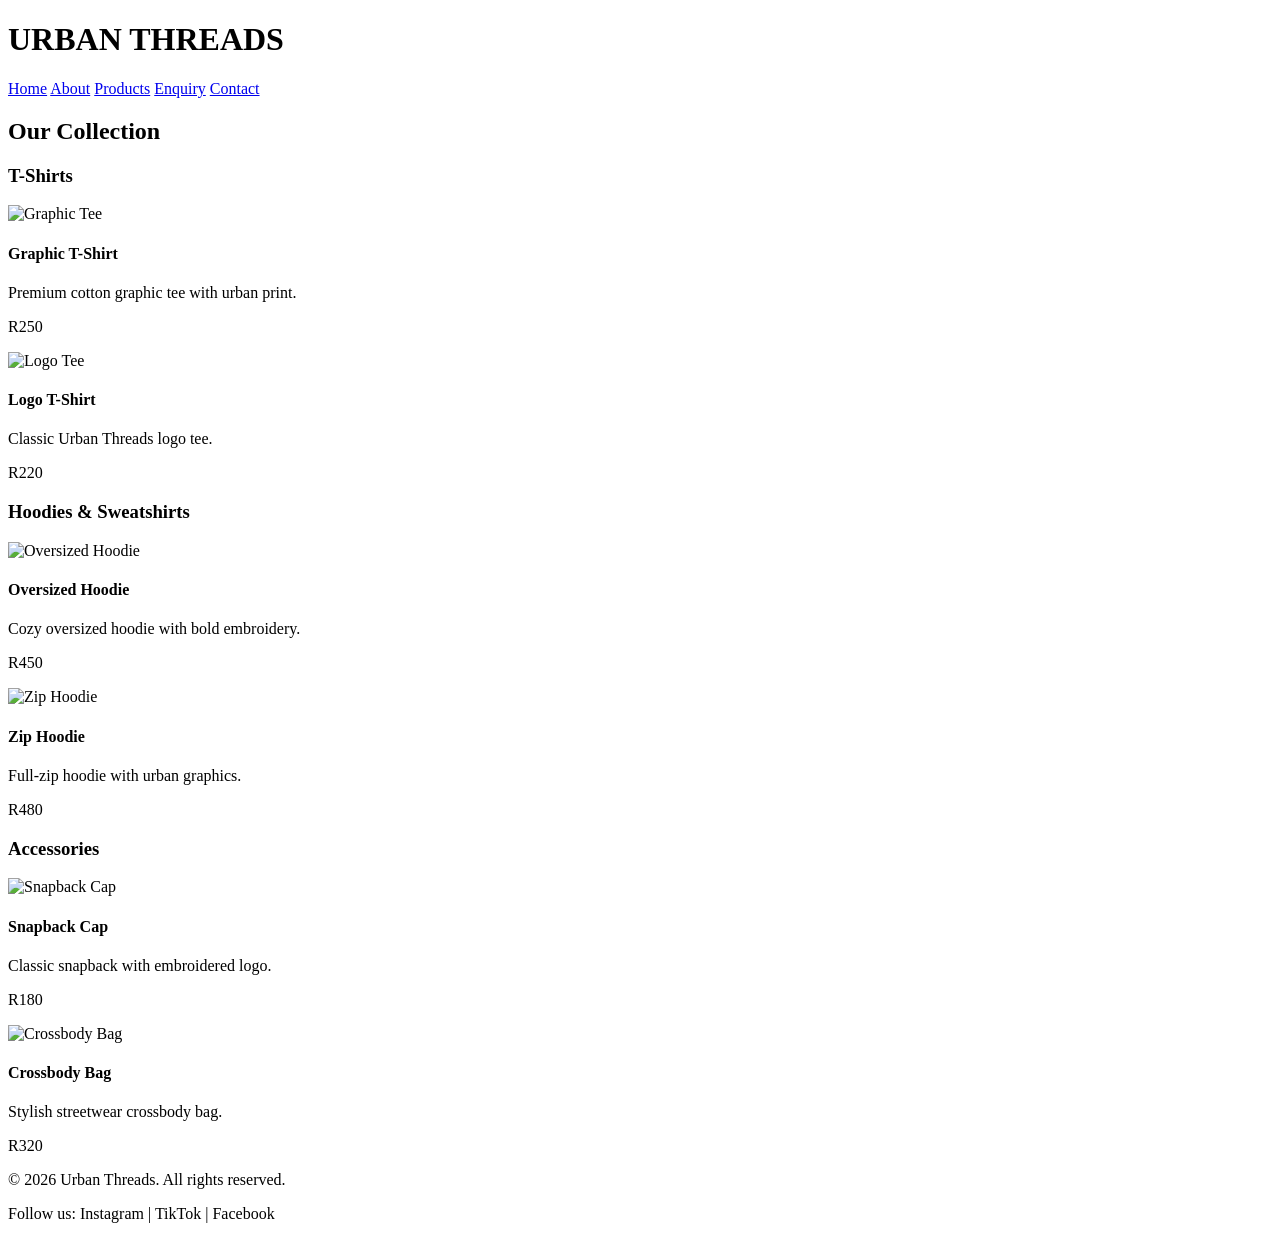
==== products.html @ 29001c8e "updated html and css, complete part 3" ====
<!DOCTYPE html>
<html lang="en">
<head>
    <meta charset="UTF-8">
    <meta name="viewport" content="width=device-width, initial-scale=1.0">
    <title>Urban Threads - Products</title>
</head>
<body>
    <!-- Header and Navigation -->
    <header>
        <h1>URBAN THREADS</h1>
        <nav>
            <a href="index.html">Home</a>
            <a href="about.html">About</a>
            <a href="products.html">Products</a>
            <a href="enquiry.html">Enquiry</a>
            <a href="contact.html">Contact</a>
        </nav>
    </header>

    <!-- Main Content -->
    <main>
        <h2>Our Collection</h2>
        
        <section>
            <h3>T-Shirts</h3>
            <div>
                <img src="images/product1.jpg" alt="Graphic Tee" width="200">
                <h4>Graphic T-Shirt</h4>
                <p>Premium cotton graphic tee with urban print.</p>
                <p>R250</p>
            </div>
            <div>
                <img src="images/product4.jpg" alt="Logo Tee" width="200">
                <h4>Logo T-Shirt</h4>
                <p>Classic Urban Threads logo tee.</p>
                <p>R220</p>
            </div>
        </section>

        <section>
            <h3>Hoodies & Sweatshirts</h3>
            <div>
                <img src="images/product2.jpg" alt="Oversized Hoodie" width="200">
                <h4>Oversized Hoodie</h4>
                <p>Cozy oversized hoodie with bold embroidery.</p>
                <p>R450</p>
            </div>
            <div>
                <img src="images/product5.jpg" alt="Zip Hoodie" width="200">
                <h4>Zip Hoodie</h4>
                <p>Full-zip hoodie with urban graphics.</p>
                <p>R480</p>
            </div>
        </section>

        <section>
            <h3>Accessories</h3>
            <div>
                <img src="images/product3.jpg" alt="Snapback Cap" width="200">
                <h4>Snapback Cap</h4>
                <p>Classic snapback with embroidered logo.</p>
                <p>R180</p>
            </div>
            <div>
                <img src="images/product6.jpg" alt="Crossbody Bag" width="200">
                <h4>Crossbody Bag</h4>
                <p>Stylish streetwear crossbody bag.</p>
                <p>R320</p>
            </div>
        </section>
    </main>

    <!-- Footer -->
    <footer>
        <p>&copy; 2026 Urban Threads. All rights reserved.</p>
        <p>Follow us: Instagram | TikTok | Facebook</p>
    </footer>
</body>
</html>
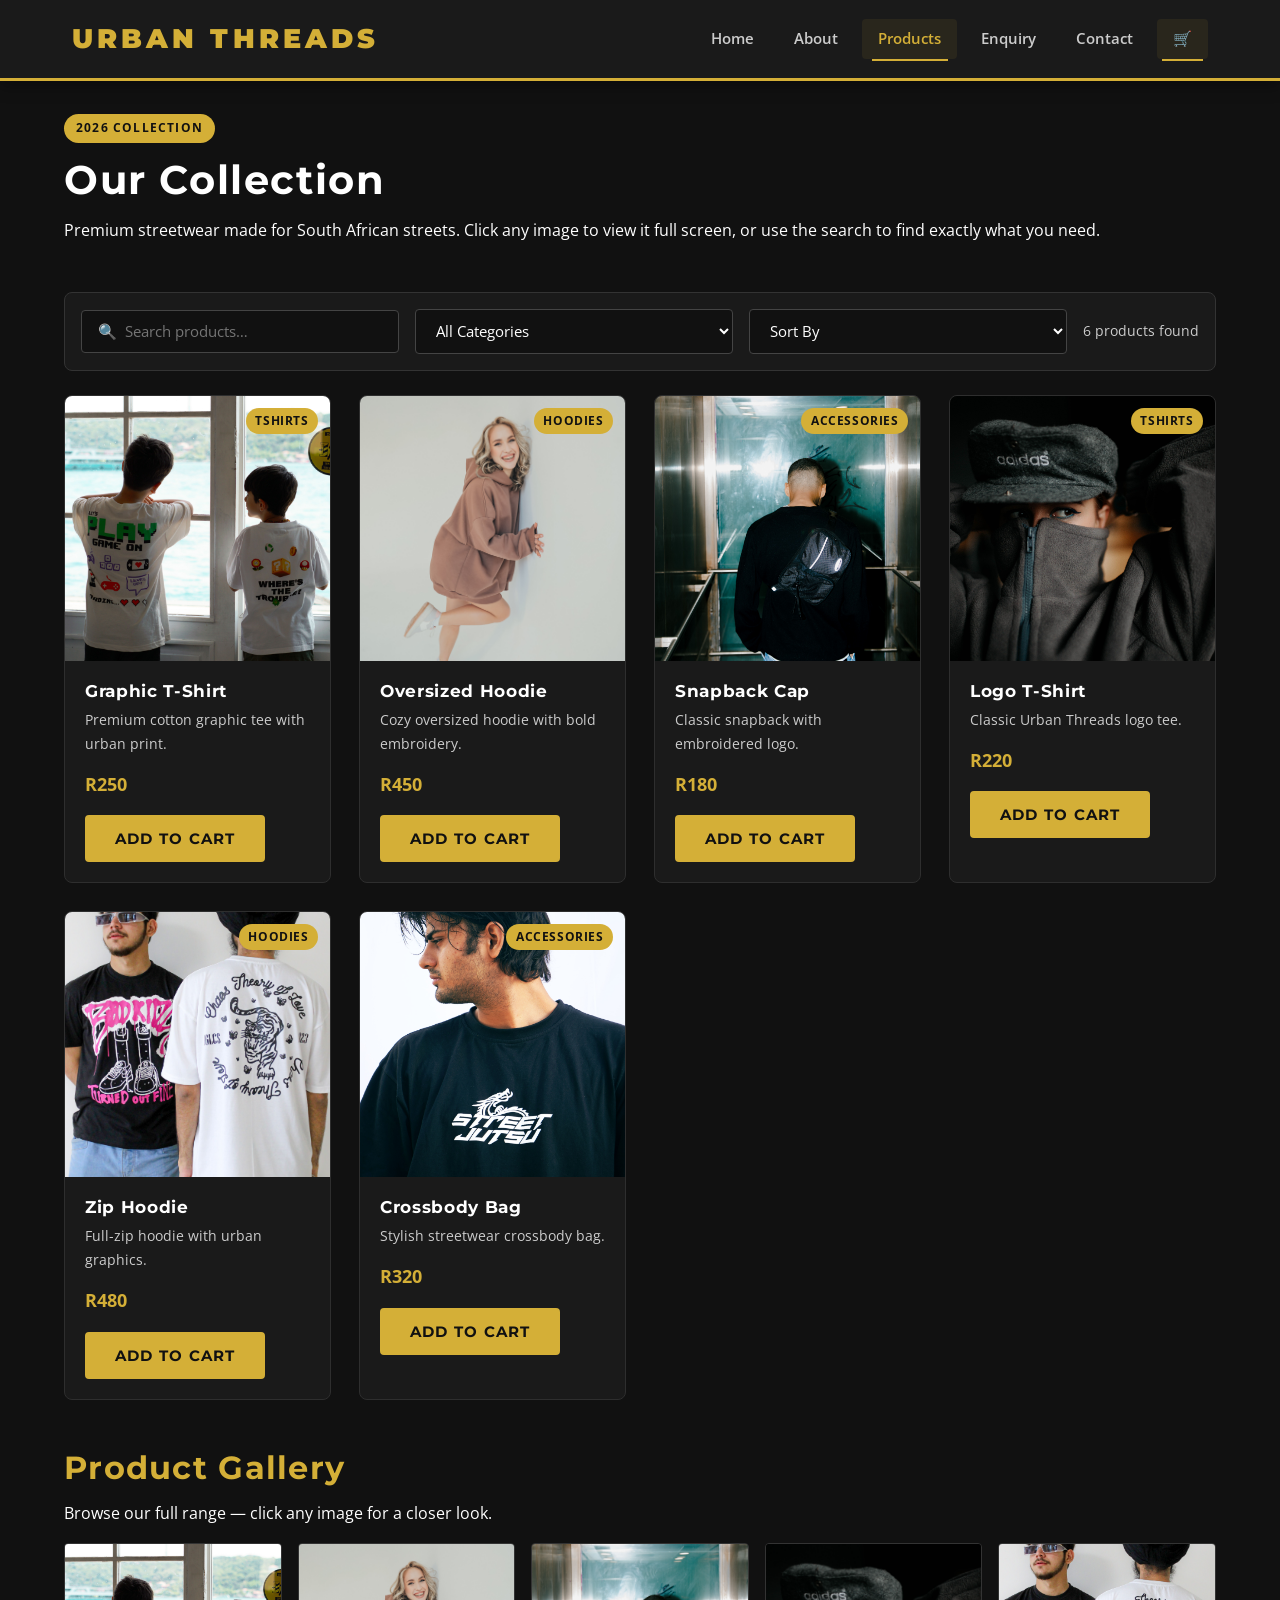
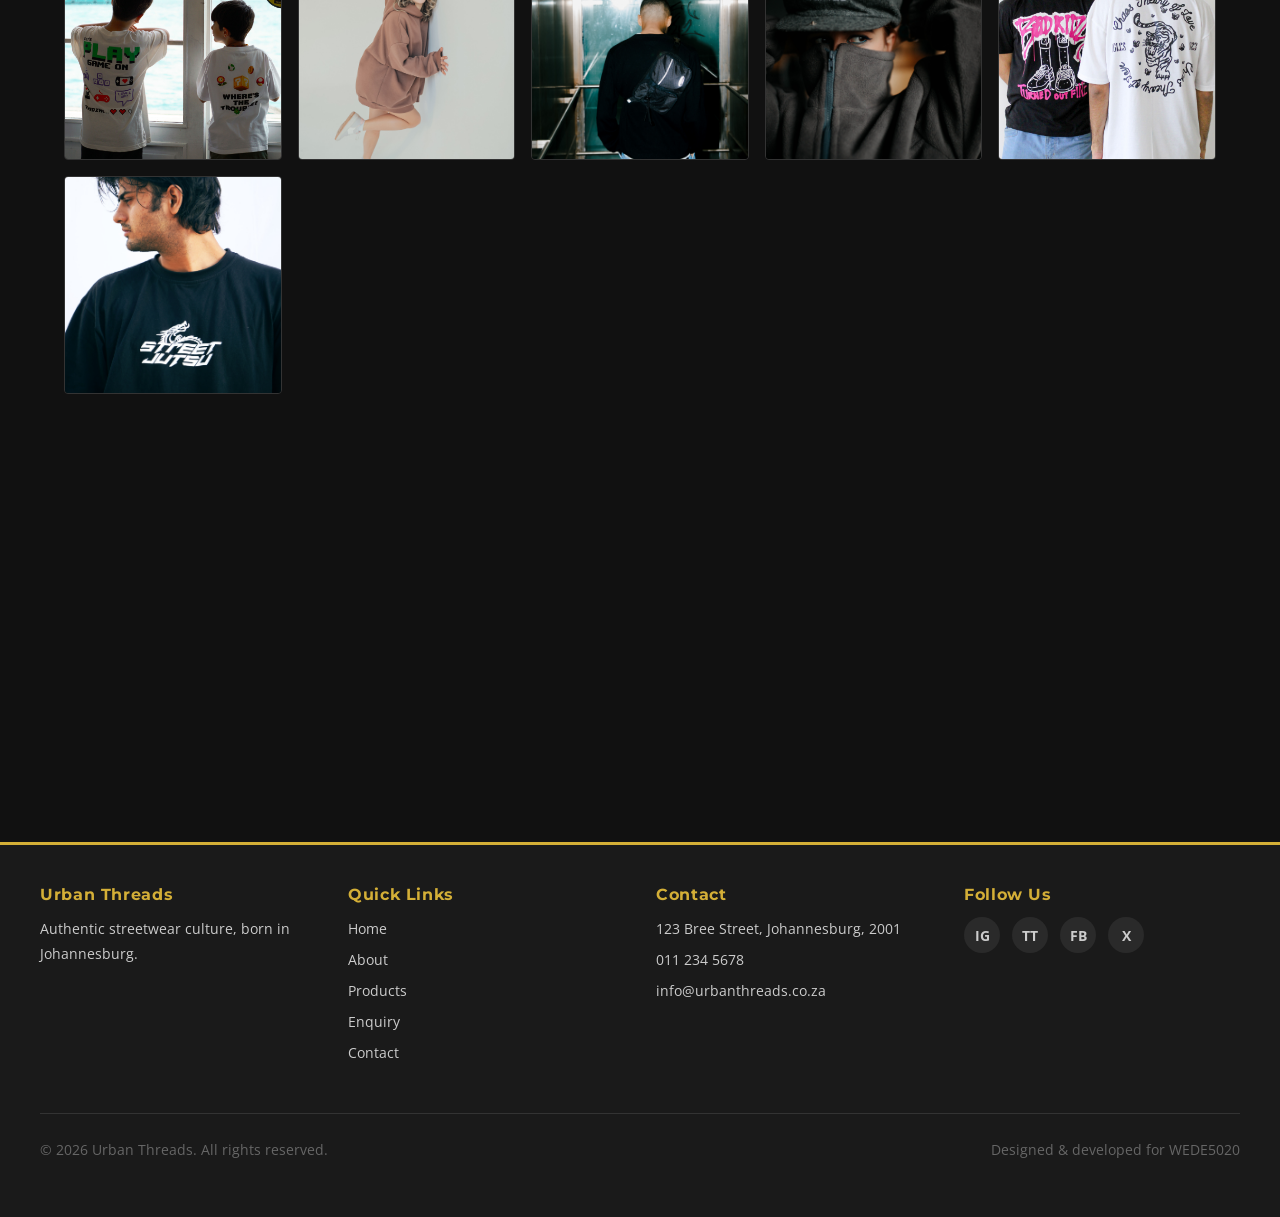
==== commit 5c3ad43b: "updated from part 2 feedback added html content and css, new and improved look" ====
--- a/products.html
+++ b/products.html
@@ -1,80 +1,202 @@
 <!DOCTYPE html>
 <html lang="en">
 <head>
-    <meta charset="UTF-8">
-    <meta name="viewport" content="width=device-width, initial-scale=1.0">
-    <title>Urban Threads - Products</title>
+  <meta charset="UTF-8">
+  <meta name="viewport" content="width=device-width, initial-scale=1.0">
+
+  <!-- SEO Meta Tags -->
+  <title>Products – Urban Threads | Streetwear South Africa</title>
+  <meta name="description" content="Shop the full Urban Threads collection. Graphic tees, oversized hoodies, snapback caps, crossbody bags and more. Authentic streetwear delivered across South Africa.">
+  <meta name="keywords" content="buy streetwear South Africa, graphic tees Johannesburg, hoodies online SA, Urban Threads shop, urban fashion products">
+  <meta name="author" content="Urban Threads">
+  <meta name="robots" content="index, follow">
+  <link rel="canonical" href="https://urbanthreads.co.za/products.html">
+
+  <!-- Open Graph -->
+  <meta property="og:title" content="Shop Urban Threads – Streetwear Products">
+  <meta property="og:description" content="Browse the full Urban Threads collection. T-shirts, hoodies, caps and accessories.">
+  <meta property="og:type" content="website">
+  <meta property="og:url" content="https://urbanthreads.co.za/products.html">
+
+  <!-- Fonts -->
+  <link rel="preconnect" href="https://fonts.googleapis.com">
+  <link rel="preconnect" href="https://fonts.gstatic.com" crossorigin>
+  <link href="https://fonts.googleapis.com/css2?family=Montserrat:wght@400;700;900&family=Open+Sans:wght@400;600&display=swap" rel="stylesheet">
+
+  <!-- Stylesheet -->
+  <link rel="stylesheet" href="css/style.css">
 </head>
 <body>
-    <!-- Header and Navigation -->
-    <header>
-        <h1>URBAN THREADS</h1>
-        <nav>
-            <a href="index.html">Home</a>
-            <a href="about.html">About</a>
-            <a href="products.html">Products</a>
-            <a href="enquiry.html">Enquiry</a>
-            <a href="contact.html">Contact</a>
-        </nav>
-    </header>
-
-    <!-- Main Content -->
-    <main>
-        <h2>Our Collection</h2>
-        
-        <section>
-            <h3>T-Shirts</h3>
-            <div>
-                <img src="images/product1.jpg" alt="Graphic Tee" width="200">
-                <h4>Graphic T-Shirt</h4>
-                <p>Premium cotton graphic tee with urban print.</p>
-                <p>R250</p>
-            </div>
-            <div>
-                <img src="images/product4.jpg" alt="Logo Tee" width="200">
-                <h4>Logo T-Shirt</h4>
-                <p>Classic Urban Threads logo tee.</p>
-                <p>R220</p>
-            </div>
-        </section>
-
-        <section>
-            <h3>Hoodies & Sweatshirts</h3>
-            <div>
-                <img src="images/product2.jpg" alt="Oversized Hoodie" width="200">
-                <h4>Oversized Hoodie</h4>
-                <p>Cozy oversized hoodie with bold embroidery.</p>
-                <p>R450</p>
-            </div>
-            <div>
-                <img src="images/product5.jpg" alt="Zip Hoodie" width="200">
-                <h4>Zip Hoodie</h4>
-                <p>Full-zip hoodie with urban graphics.</p>
-                <p>R480</p>
-            </div>
-        </section>
-
-        <section>
-            <h3>Accessories</h3>
-            <div>
-                <img src="images/product3.jpg" alt="Snapback Cap" width="200">
-                <h4>Snapback Cap</h4>
-                <p>Classic snapback with embroidered logo.</p>
-                <p>R180</p>
-            </div>
-            <div>
-                <img src="images/product6.jpg" alt="Crossbody Bag" width="200">
-                <h4>Crossbody Bag</h4>
-                <p>Stylish streetwear crossbody bag.</p>
-                <p>R320</p>
-            </div>
-        </section>
-    </main>
-
-    <!-- Footer -->
-    <footer>
-        <p>&copy; 2026 Urban Threads. All rights reserved.</p>
-        <p>Follow us: Instagram | TikTok | Facebook</p>
-    </footer>
+
+  <!-- ===== HEADER ===== -->
+  <header>
+    <div class="header-inner">
+      <a href="index.html" class="site-logo" aria-label="Urban Threads – Home">URBAN THREADS</a>
+      <button class="hamburger" id="hamburger-btn" aria-controls="main-nav" aria-expanded="false" aria-label="Toggle navigation menu">☰</button>
+      <nav id="main-nav" aria-label="Main navigation">
+        <a href="index.html">Home</a>
+        <a href="about.html">About</a>
+        <a href="products.html">Products</a>
+        <a href="enquiry.html">Enquiry</a>
+        <a href="contact.html">Contact</a>
+        <a href="products.html" class="cart-icon" aria-label="Cart">
+          🛒 <span id="cart-count" aria-label="items in cart">0</span>
+        </a>
+      </nav>
+    </div>
+  </header>
+
+  <!-- ===== MAIN CONTENT ===== -->
+  <main>
+
+    <!-- Page Heading -->
+    <section class="animate-on-scroll">
+      <span class="section-badge">2026 Collection</span>
+      <h1>Our Collection</h1>
+      <p>Premium streetwear made for South African streets. Click any image to view it full screen, or use the search to find exactly what you need.</p>
+    </section>
+
+    <!-- Search, Filter & Sort Toolbar -->
+    <section aria-label="Search and filter products">
+      <div class="products-toolbar" role="search">
+        <label for="product-search" class="sr-only">Search products</label>
+        <input type="search" id="product-search" placeholder="🔍  Search products…" aria-label="Search products">
+
+        <label for="category-filter" class="sr-only">Filter by category</label>
+        <select id="category-filter" aria-label="Filter by category">
+          <option value="all">All Categories</option>
+          <option value="tshirts">T-Shirts</option>
+          <option value="hoodies">Hoodies</option>
+          <option value="accessories">Accessories</option>
+        </select>
+
+        <label for="sort-filter" class="sr-only">Sort products</label>
+        <select id="sort-filter" aria-label="Sort products">
+          <option value="default">Sort By</option>
+          <option value="price-asc">Price: Low → High</option>
+          <option value="price-desc">Price: High → Low</option>
+          <option value="name-asc">Name: A → Z</option>
+        </select>
+
+        <span id="product-count" aria-live="polite" aria-atomic="true"></span>
+      </div>
+
+      <!-- Products rendered dynamically by JS -->
+      <div id="product-grid" aria-label="Product listings"></div>
+    </section>
+
+    <!-- Gallery Section with Lightbox -->
+    <section class="animate-on-scroll" aria-labelledby="gallery-heading">
+      <h2 id="gallery-heading">Product Gallery</h2>
+      <p>Browse our full range — click any image for a closer look.</p>
+      <div class="gallery-grid">
+        <div class="gallery-item"><img src="images/product1.jpg" alt="Graphic T-Shirt" loading="lazy" data-caption="Graphic T-Shirt – R250"></div>
+        <div class="gallery-item"><img src="images/product2.jpg" alt="Oversized Hoodie" loading="lazy" data-caption="Oversized Hoodie – R450"></div>
+        <div class="gallery-item"><img src="images/product3.jpg" alt="Snapback Cap" loading="lazy" data-caption="Snapback Cap – R180"></div>
+        <div class="gallery-item"><img src="images/product4.jpg" alt="Logo T-Shirt" loading="lazy" data-caption="Logo T-Shirt – R220"></div>
+        <div class="gallery-item"><img src="images/product5.jpg" alt="Zip Hoodie" loading="lazy" data-caption="Zip Hoodie – R480"></div>
+        <div class="gallery-item"><img src="images/product6.jpg" alt="Crossbody Bag" loading="lazy" data-caption="Crossbody Bag – R320"></div>
+      </div>
+    </section>
+
+    <!-- Delivery & Returns Info via Tabs -->
+    <section class="animate-on-scroll" aria-labelledby="info-tabs-heading">
+      <h2 id="info-tabs-heading">Delivery &amp; Returns</h2>
+
+      <div role="tablist" aria-label="Delivery and returns information">
+        <button role="tab" id="tab-del"     aria-controls="panel-del"     tabindex="0">Delivery</button>
+        <button role="tab" id="tab-returns" aria-controls="panel-returns" tabindex="-1">Returns</button>
+        <button role="tab" id="tab-sizes"   aria-controls="panel-sizes"   tabindex="-1">Size Guide</button>
+      </div>
+
+      <div role="tabpanel" id="panel-del" aria-labelledby="tab-del">
+        <ul>
+          <li><strong>Standard Delivery:</strong> 3–5 business days – FREE on orders over R800, otherwise R80.</li>
+          <li><strong>Express Delivery:</strong> 1–2 business days – R150.</li>
+          <li><strong>Same-day Collection:</strong> Available from our Bree Street store (Joburg).</li>
+          <li>Orders placed before 12pm are dispatched the same day (weekdays).</li>
+          <li>Tracking details sent via email and SMS upon dispatch.</li>
+        </ul>
+      </div>
+
+      <div role="tabpanel" id="panel-returns" aria-labelledby="tab-returns" hidden>
+        <ul>
+          <li>30-day return policy on all unworn, unwashed items.</li>
+          <li>Items must have original tags attached and be in original packaging.</li>
+          <li>Exchange for a different size is free of charge.</li>
+          <li>Refunds processed within 5–7 business days to original payment method.</li>
+          <li>Sale and customised items are non-refundable.</li>
+        </ul>
+        <a href="contact.html" class="btn btn-outline btn-sm">Start a Return</a>
+      </div>
+
+      <div role="tabpanel" id="panel-sizes" aria-labelledby="tab-sizes" hidden>
+        <table style="width:100%;border-collapse:collapse;color:var(--text-grey);font-size:0.9rem;">
+          <thead>
+            <tr style="color:var(--gold);border-bottom:2px solid var(--gold);">
+              <th style="padding:0.5rem;text-align:left;">Size</th>
+              <th style="padding:0.5rem;">Chest (cm)</th>
+              <th style="padding:0.5rem;">Waist (cm)</th>
+              <th style="padding:0.5rem;">Length (cm)</th>
+            </tr>
+          </thead>
+          <tbody>
+            <tr style="border-bottom:1px solid #333;"><td style="padding:0.5rem;">XS</td><td style="padding:0.5rem;text-align:center;">82–86</td><td style="padding:0.5rem;text-align:center;">68–72</td><td style="padding:0.5rem;text-align:center;">68</td></tr>
+            <tr style="border-bottom:1px solid #333;"><td style="padding:0.5rem;">S</td><td style="padding:0.5rem;text-align:center;">88–92</td><td style="padding:0.5rem;text-align:center;">74–78</td><td style="padding:0.5rem;text-align:center;">70</td></tr>
+            <tr style="border-bottom:1px solid #333;"><td style="padding:0.5rem;">M</td><td style="padding:0.5rem;text-align:center;">96–100</td><td style="padding:0.5rem;text-align:center;">80–84</td><td style="padding:0.5rem;text-align:center;">72</td></tr>
+            <tr style="border-bottom:1px solid #333;"><td style="padding:0.5rem;">L</td><td style="padding:0.5rem;text-align:center;">104–108</td><td style="padding:0.5rem;text-align:center;">86–90</td><td style="padding:0.5rem;text-align:center;">74</td></tr>
+            <tr style="border-bottom:1px solid #333;"><td style="padding:0.5rem;">XL</td><td style="padding:0.5rem;text-align:center;">112–116</td><td style="padding:0.5rem;text-align:center;">92–96</td><td style="padding:0.5rem;text-align:center;">76</td></tr>
+            <tr><td style="padding:0.5rem;">2XL</td><td style="padding:0.5rem;text-align:center;">120–124</td><td style="padding:0.5rem;text-align:center;">100–104</td><td style="padding:0.5rem;text-align:center;">78</td></tr>
+          </tbody>
+        </table>
+      </div>
+    </section>
+
+  </main>
+
+  <!-- ===== FOOTER ===== -->
+  <footer>
+    <div class="footer-inner">
+      <div class="footer-col">
+        <h4>Urban Threads</h4>
+        <p>Authentic streetwear culture, born in Johannesburg.</p>
+      </div>
+      <div class="footer-col">
+        <h4>Quick Links</h4>
+        <ul>
+          <li><a href="index.html">Home</a></li>
+          <li><a href="about.html">About</a></li>
+          <li><a href="products.html">Products</a></li>
+          <li><a href="enquiry.html">Enquiry</a></li>
+          <li><a href="contact.html">Contact</a></li>
+        </ul>
+      </div>
+      <div class="footer-col">
+        <h4>Contact</h4>
+        <p>123 Bree Street, Johannesburg, 2001</p>
+        <p>011 234 5678</p>
+        <p>info@urbanthreads.co.za</p>
+      </div>
+      <div class="footer-col">
+        <h4>Follow Us</h4>
+        <div class="social-links">
+          <a href="#" aria-label="Instagram">IG</a>
+          <a href="#" aria-label="TikTok">TT</a>
+          <a href="#" aria-label="Facebook">FB</a>
+          <a href="#" aria-label="Twitter / X">X</a>
+        </div>
+      </div>
+    </div>
+    <div class="footer-bottom">
+      <p>&copy; <span class="current-year">2026</span> Urban Threads. All rights reserved.</p>
+      <p>Designed &amp; developed for WEDE5020</p>
+    </div>
+  </footer>
+
+  <!-- Back to Top -->
+  <button id="back-to-top" aria-label="Back to top">↑</button>
+
+  <!-- Main JS -->
+  <script src="js/main.js"></script>
 </body>
-</html>+</html>
--- a/css/style.css
+++ b/css/style.css
@@ -0,0 +1,810 @@
+/* ============================================
+   URBAN THREADS - MAIN STYLESHEET
+   Author: Student WEDE5020
+   Module: WEDE5020 - Part 3
+   Updated: 2026-11-11
+   ============================================ */
+
+/* ----- 1. CSS RESET ----- */
+*, *::before, *::after {
+  margin: 0;
+  padding: 0;
+  box-sizing: border-box;
+}
+
+/* ----- 2. CSS CUSTOM PROPERTIES (Colour Scheme & Tokens) ----- */
+:root {
+  --black:       #111111;
+  --dark-grey:   #1a1a1a;
+  --mid-grey:    #2a2a2a;
+  --white:       #ffffff;
+  --gold:        #d4af37;
+  --gold-dark:   #b8961e;
+  --light-grey:  #f4f4f4;
+  --text-grey:   #cccccc;
+  --error:       #e74c3c;
+  --success:     #27ae60;
+
+  --radius-sm:   4px;
+  --radius-md:   8px;
+  --radius-lg:   16px;
+
+  --shadow-sm:   0 2px 8px rgba(0,0,0,0.3);
+  --shadow-md:   0 4px 16px rgba(0,0,0,0.4);
+  --shadow-gold: 0 8px 24px rgba(212,175,55,0.3);
+
+  --transition: 0.3s ease;
+  --font-heading: 'Montserrat', sans-serif;
+  --font-body:    'Open Sans', Arial, sans-serif;
+
+  --max-width:   1200px;
+  --header-h:    80px;
+}
+
+/* ----- 3. BASE STYLES ----- */
+html {
+  scroll-behavior: smooth;
+  font-size: 16px;
+}
+
+body {
+  font-family: var(--font-body);
+  font-size: 1rem;
+  line-height: 1.7;
+  color: var(--white);
+  background-color: var(--black);
+  min-height: 100vh;
+}
+
+/* Modal open: prevent scroll */
+body.modal-open { overflow: hidden; }
+
+h1, h2, h3, h4, h5, h6 {
+  font-family: var(--font-heading);
+  font-weight: 700;
+  letter-spacing: 0.04em;
+  line-height: 1.25;
+  margin-bottom: 0.75rem;
+}
+
+h1 { font-size: clamp(1.6rem, 4vw, 2.5rem); }
+h2 { font-size: clamp(1.4rem, 3vw, 2rem);   color: var(--gold); }
+h3 { font-size: clamp(1.1rem, 2.5vw, 1.5rem); }
+h4 { font-size: 1.1rem; }
+
+p  { margin-bottom: 1rem; }
+
+a  { color: var(--gold); text-decoration: none; transition: color var(--transition); }
+a:hover { color: var(--white); }
+a:focus-visible {
+  outline: 3px solid var(--gold);
+  outline-offset: 3px;
+  border-radius: var(--radius-sm);
+}
+
+img { max-width: 100%; height: auto; display: block; }
+
+ul, ol { padding-left: 1.5rem; margin-bottom: 1rem; }
+li { margin-bottom: 0.4rem; }
+
+/* ----- 4. UTILITY CLASSES ----- */
+.sr-only {
+  position: absolute; width: 1px; height: 1px;
+  padding: 0; margin: -1px; overflow: hidden;
+  clip: rect(0,0,0,0); white-space: nowrap; border: 0;
+}
+
+.container {
+  max-width: var(--max-width);
+  margin: 0 auto;
+  padding: 0 1.5rem;
+}
+
+.text-center { text-align: center; }
+.text-gold   { color: var(--gold); }
+.mb-2        { margin-bottom: 2rem; }
+
+/* Buttons */
+.btn {
+  display: inline-block;
+  padding: 0.75rem 1.75rem;
+  border-radius: var(--radius-sm);
+  font-family: var(--font-heading);
+  font-weight: 700;
+  font-size: 0.95rem;
+  text-transform: uppercase;
+  letter-spacing: 0.08em;
+  cursor: pointer;
+  border: 2px solid transparent;
+  transition: all var(--transition);
+  text-align: center;
+}
+
+.btn-primary {
+  background-color: var(--gold);
+  color: var(--black);
+  border-color: var(--gold);
+}
+.btn-primary:hover, .btn-primary:focus-visible {
+  background-color: var(--white);
+  border-color: var(--white);
+  color: var(--black);
+  transform: translateY(-2px);
+  box-shadow: var(--shadow-gold);
+}
+
+.btn-outline {
+  background: transparent;
+  color: var(--gold);
+  border-color: var(--gold);
+}
+.btn-outline:hover, .btn-outline:focus-visible {
+  background-color: var(--gold);
+  color: var(--black);
+  transform: translateY(-2px);
+}
+
+.btn-sm { padding: 0.5rem 1.2rem; font-size: 0.85rem; }
+
+/* Scroll-animate */
+.animate-on-scroll {
+  opacity: 0;
+  transform: translateY(30px);
+  transition: opacity 0.6s ease, transform 0.6s ease;
+}
+.animate-on-scroll.animated {
+  opacity: 1;
+  transform: translateY(0);
+}
+
+/* ----- 5. HEADER & NAVIGATION ----- */
+header {
+  background-color: var(--dark-grey);
+  border-bottom: 3px solid var(--gold);
+  position: sticky;
+  top: 0;
+  z-index: 1000;
+  box-shadow: var(--shadow-md);
+}
+
+.header-inner {
+  display: flex;
+  justify-content: space-between;
+  align-items: center;
+  padding: 1rem 2rem;
+  max-width: var(--max-width);
+  margin: 0 auto;
+  flex-wrap: wrap;
+  gap: 0.75rem;
+}
+
+.site-logo {
+  color: var(--gold);
+  font-family: var(--font-heading);
+  font-size: 1.7rem;
+  font-weight: 900;
+  letter-spacing: 0.15em;
+  text-decoration: none;
+  flex-shrink: 0;
+}
+.site-logo:hover { color: var(--white); }
+
+/* Hamburger */
+.hamburger {
+  display: none;
+  background: none;
+  border: 2px solid var(--gold);
+  color: var(--gold);
+  font-size: 1.4rem;
+  padding: 0.3rem 0.6rem;
+  border-radius: var(--radius-sm);
+  cursor: pointer;
+  transition: all var(--transition);
+  line-height: 1;
+}
+.hamburger:hover { background-color: var(--gold); color: var(--black); }
+
+/* Nav links */
+#main-nav {
+  display: flex;
+  align-items: center;
+  gap: 0.5rem;
+  flex-wrap: wrap;
+}
+
+#main-nav a {
+  color: var(--text-grey);
+  font-weight: 600;
+  font-size: 0.95rem;
+  padding: 0.45rem 1rem;
+  border-radius: var(--radius-sm);
+  transition: all var(--transition);
+  position: relative;
+}
+#main-nav a::after {
+  content: '';
+  position: absolute;
+  bottom: -2px; left: 50%; right: 50%;
+  height: 2px;
+  background: var(--gold);
+  transition: left var(--transition), right var(--transition);
+}
+#main-nav a:hover::after,
+#main-nav a.active::after { left: 10%; right: 10%; }
+
+#main-nav a:hover,
+#main-nav a.active {
+  color: var(--gold);
+  background-color: rgba(212,175,55,0.08);
+}
+
+/* Cart icon in nav */
+.cart-icon {
+  position: relative;
+  display: inline-flex;
+  align-items: center;
+  gap: 0.3rem;
+  color: var(--white);
+}
+#cart-count {
+  display: none;
+  align-items: center;
+  justify-content: center;
+  background-color: var(--gold);
+  color: var(--black);
+  font-size: 0.65rem;
+  font-weight: 700;
+  min-width: 18px;
+  height: 18px;
+  border-radius: 50%;
+  padding: 0 3px;
+}
+
+/* ----- 6. MAIN CONTENT ----- */
+main {
+  max-width: var(--max-width);
+  margin: 0 auto;
+  padding: 2rem 1.5rem;
+}
+
+section { margin-bottom: 3rem; }
+
+/* ----- 7. HERO SECTION ----- */
+.hero {
+  position: relative;
+  padding: 5rem 2.5rem;
+  text-align: center;
+  border-radius: var(--radius-md);
+  border: 2px solid var(--gold);
+  overflow: hidden;
+  background: linear-gradient(135deg, #1a1a1a 0%, #111 60%, #1a1200 100%);
+}
+.hero::before {
+  content: '';
+  position: absolute; inset: 0;
+  background: radial-gradient(ellipse at 50% 0%, rgba(212,175,55,0.15) 0%, transparent 70%);
+  pointer-events: none;
+}
+.hero h2 {
+  font-size: clamp(1.8rem, 5vw, 3rem);
+  color: var(--gold);
+  margin-bottom: 1rem;
+  text-shadow: 0 2px 10px rgba(212,175,55,0.3);
+}
+.hero p { font-size: 1.1rem; color: var(--text-grey); margin-bottom: 2rem; max-width: 600px; margin-left: auto; margin-right: auto; }
+.hero .btn { margin: 0.5rem; }
+
+/* ----- 8. PRODUCT GRID & CARDS ----- */
+.products-toolbar {
+  display: flex;
+  flex-wrap: wrap;
+  gap: 1rem;
+  align-items: center;
+  margin-bottom: 1.5rem;
+  padding: 1rem;
+  background: var(--dark-grey);
+  border-radius: var(--radius-md);
+  border: 1px solid #333;
+}
+
+.products-toolbar input[type="search"],
+.products-toolbar select {
+  flex: 1 1 160px;
+  padding: 0.65rem 1rem;
+  border: 1px solid #444;
+  border-radius: var(--radius-sm);
+  background-color: var(--black);
+  color: var(--white);
+  font-family: var(--font-body);
+  font-size: 0.95rem;
+  transition: border-color var(--transition);
+}
+.products-toolbar input[type="search"]:focus,
+.products-toolbar select:focus {
+  outline: none;
+  border-color: var(--gold);
+}
+.products-toolbar select option { background: var(--dark-grey); }
+#product-count { color: var(--text-grey); font-size: 0.9rem; white-space: nowrap; }
+
+#product-grid {
+  display: grid;
+  grid-template-columns: repeat(auto-fill, minmax(260px, 1fr));
+  gap: 1.75rem;
+}
+
+.product-card {
+  background-color: var(--dark-grey);
+  border-radius: var(--radius-md);
+  border: 1px solid #2e2e2e;
+  overflow: hidden;
+  transition: transform var(--transition), box-shadow var(--transition), border-color var(--transition);
+}
+.product-card:hover {
+  transform: translateY(-6px);
+  box-shadow: var(--shadow-gold);
+  border-color: var(--gold);
+}
+
+.product-img-wrap { position: relative; overflow: hidden; aspect-ratio: 1 / 1; background: #222; }
+.product-img-wrap img { width: 100%; height: 100%; object-fit: cover; transition: transform 0.5s ease; cursor: zoom-in; }
+.product-card:hover .product-img-wrap img { transform: scale(1.06); }
+
+.product-badge {
+  position: absolute; top: 0.75rem; right: 0.75rem;
+  background: var(--gold); color: var(--black);
+  font-size: 0.72rem; font-weight: 700;
+  padding: 0.2rem 0.6rem;
+  border-radius: 20px;
+  text-transform: uppercase;
+  letter-spacing: 0.05em;
+}
+
+.product-info { padding: 1.25rem; }
+.product-info h3 { font-size: 1.05rem; color: var(--white); margin-bottom: 0.4rem; }
+.product-desc { font-size: 0.88rem; color: var(--text-grey); margin-bottom: 0.75rem; }
+.product-price { color: var(--gold); font-weight: 700; font-size: 1.15rem; margin-bottom: 1rem; }
+
+.no-results { text-align: center; color: var(--text-grey); padding: 3rem 1rem; font-size: 1.1rem; }
+
+/* Old static product layout (products.html fallback) */
+.product-section-grid {
+  display: grid;
+  grid-template-columns: repeat(auto-fill, minmax(240px, 1fr));
+  gap: 1.5rem;
+  margin-top: 1.25rem;
+}
+.product-section-grid .product-card { display: flex; flex-direction: column; }
+
+/* ----- 9. GALLERY ----- */
+.gallery-grid {
+  display: grid;
+  grid-template-columns: repeat(auto-fill, minmax(200px, 1fr));
+  gap: 1rem;
+}
+.gallery-item {
+  border-radius: var(--radius-sm);
+  overflow: hidden;
+  border: 1px solid #333;
+  transition: all var(--transition);
+}
+.gallery-item:hover { border-color: var(--gold); box-shadow: var(--shadow-gold); }
+.gallery-item img { width: 100%; aspect-ratio: 1; object-fit: cover; display: block; }
+
+/* ----- 10. LIGHTBOX ----- */
+#lightbox-overlay {
+  position: fixed; inset: 0; z-index: 9999;
+  background: rgba(0,0,0,0.92);
+  display: flex; align-items: center; justify-content: center;
+  padding: 1rem;
+  animation: fadeIn 0.25s ease;
+}
+#lightbox-overlay[hidden] { display: none; }
+
+@keyframes fadeIn { from { opacity: 0; } to { opacity: 1; } }
+
+.lightbox-inner {
+  position: relative;
+  display: flex; align-items: center; gap: 1rem;
+  max-width: 90vw; max-height: 90vh;
+}
+.lightbox-content {
+  display: flex; flex-direction: column; align-items: center;
+  max-width: 80vw; max-height: 80vh;
+}
+.lightbox-content img { max-width: 100%; max-height: 75vh; border-radius: var(--radius-sm); object-fit: contain; }
+#lightbox-caption { margin-top: 0.75rem; color: var(--text-grey); font-size: 0.95rem; text-align: center; }
+
+.lightbox-close {
+  position: absolute; top: -2rem; right: -1rem;
+  background: var(--gold); color: var(--black);
+  border: none; border-radius: 50%;
+  width: 36px; height: 36px; font-size: 1.3rem;
+  cursor: pointer; display: flex; align-items: center; justify-content: center;
+  transition: background var(--transition);
+}
+.lightbox-close:hover { background: var(--white); }
+
+.lightbox-prev, .lightbox-next {
+  background: rgba(212,175,55,0.15);
+  color: var(--gold); border: 2px solid var(--gold);
+  border-radius: 50%;
+  width: 44px; height: 44px; font-size: 1.1rem;
+  cursor: pointer; flex-shrink: 0;
+  display: flex; align-items: center; justify-content: center;
+  transition: all var(--transition);
+}
+.lightbox-prev:hover, .lightbox-next:hover { background: var(--gold); color: var(--black); }
+
+/* ----- 11. ACCORDION ----- */
+.accordion { border: 1px solid #333; border-radius: var(--radius-md); overflow: hidden; }
+
+.accordion-item { border-bottom: 1px solid #333; }
+.accordion-item:last-child { border-bottom: none; }
+
+.accordion-trigger {
+  width: 100%; text-align: left;
+  background: var(--dark-grey); color: var(--white);
+  border: none; cursor: pointer;
+  padding: 1rem 1.25rem;
+  font-family: var(--font-heading); font-weight: 700; font-size: 1rem;
+  display: flex; justify-content: space-between; align-items: center;
+  transition: background var(--transition), color var(--transition);
+}
+.accordion-trigger:hover, .accordion-item.open .accordion-trigger {
+  background: var(--mid-grey); color: var(--gold);
+}
+.accordion-trigger::after {
+  content: '+'; font-size: 1.3rem; color: var(--gold);
+  transition: transform var(--transition);
+  flex-shrink: 0;
+}
+.accordion-item.open .accordion-trigger::after { transform: rotate(45deg); }
+
+.accordion-panel {
+  background: var(--black);
+  padding: 1.25rem 1.5rem;
+  color: var(--text-grey);
+  animation: slideDown 0.25s ease;
+}
+@keyframes slideDown { from { opacity: 0; transform: translateY(-6px); } to { opacity: 1; transform: translateY(0); } }
+
+/* ----- 12. TABS ----- */
+[role="tablist"] {
+  display: flex; flex-wrap: wrap;
+  border-bottom: 2px solid #333;
+  gap: 0.25rem;
+  margin-bottom: 0;
+}
+[role="tab"] {
+  padding: 0.65rem 1.4rem;
+  background: none; border: none;
+  color: var(--text-grey); font-family: var(--font-heading);
+  font-weight: 600; font-size: 0.95rem; cursor: pointer;
+  border-bottom: 3px solid transparent;
+  transition: all var(--transition);
+  margin-bottom: -2px;
+}
+[role="tab"][aria-selected="true"] { color: var(--gold); border-bottom-color: var(--gold); }
+[role="tab"]:hover { color: var(--white); }
+
+[role="tabpanel"] { padding: 1.5rem 0; }
+[role="tabpanel"][hidden] { display: none; }
+
+/* ----- 13. MODAL ----- */
+.modal {
+  position: fixed; inset: 0; z-index: 8000;
+  background: rgba(0,0,0,0.75);
+  display: flex; align-items: center; justify-content: center;
+  padding: 1.5rem;
+  animation: fadeIn 0.25s ease;
+}
+.modal[hidden] { display: none; }
+.modal-box {
+  background: var(--dark-grey);
+  border: 2px solid var(--gold);
+  border-radius: var(--radius-md);
+  max-width: 540px; width: 100%;
+  padding: 2rem;
+  position: relative;
+  box-shadow: var(--shadow-md);
+  animation: slideUp 0.3s ease;
+}
+@keyframes slideUp { from { opacity: 0; transform: translateY(20px); } to { opacity: 1; transform: translateY(0); } }
+.modal-close {
+  position: absolute; top: 1rem; right: 1rem;
+  background: none; border: none; color: var(--text-grey);
+  font-size: 1.5rem; cursor: pointer; line-height: 1;
+  transition: color var(--transition);
+}
+.modal-close:hover { color: var(--gold); }
+
+/* ----- 14. MAP ----- */
+#store-map {
+  width: 100%; height: 420px; min-height: 320px;
+  border-radius: var(--radius-md);
+  border: 2px solid var(--gold);
+  overflow: hidden;
+  background: #1a1a1a;    /* visible while tiles load */
+  z-index: 1;             /* keeps tiles below modals */
+}
+
+/* ----- 15. FORMS (Enquiry & Contact) ----- */
+.form-wrap {
+  max-width: 640px;
+  margin: 0 auto;
+  background-color: var(--dark-grey);
+  padding: 2.5rem;
+  border-radius: var(--radius-md);
+  border: 2px solid var(--gold);
+}
+
+.form-group { margin-bottom: 1.5rem; }
+
+.form-group label {
+  display: block;
+  margin-bottom: 0.4rem;
+  font-weight: 600;
+  color: var(--gold);
+  font-size: 0.95rem;
+}
+
+.form-group input,
+.form-group select,
+.form-group textarea {
+  width: 100%;
+  padding: 0.75rem 1rem;
+  border: 1.5px solid #444;
+  border-radius: var(--radius-sm);
+  background-color: var(--black);
+  color: var(--white);
+  font-family: var(--font-body);
+  font-size: 1rem;
+  transition: border-color var(--transition), box-shadow var(--transition);
+  appearance: none;
+}
+.form-group textarea { resize: vertical; min-height: 120px; }
+.form-group select option { background: var(--dark-grey); }
+
+.form-group input:focus,
+.form-group select:focus,
+.form-group textarea:focus {
+  outline: none;
+  border-color: var(--gold);
+  box-shadow: 0 0 0 3px rgba(212,175,55,0.15);
+}
+
+.form-group input.valid,
+.form-group select.valid,
+.form-group textarea.valid { border-color: var(--success); }
+
+.form-group input.invalid,
+.form-group select.invalid,
+.form-group textarea.invalid { border-color: var(--error); }
+
+.field-error {
+  display: block; margin-top: 0.3rem;
+  color: var(--error); font-size: 0.85rem;
+  min-height: 1.1em;
+}
+
+.char-counter { font-size: 0.8rem; color: #888; display: block; margin-top: 0.3rem; }
+
+.form-hint { font-size: 0.82rem; color: #888; display: block; margin-top: 0.25rem; }
+
+/* Enquiry response box */
+#enquiry-response {
+  margin-top: 2rem;
+  background: var(--mid-grey);
+  border: 2px solid var(--gold);
+  border-radius: var(--radius-md);
+  padding: 1.5rem;
+  animation: slideDown 0.3s ease;
+}
+#enquiry-response[hidden] { display: none; }
+#enquiry-response h3 { color: var(--gold); margin-bottom: 1rem; font-size: 1.1rem; }
+
+.response-table { width: 100%; border-collapse: collapse; margin-bottom: 1rem; }
+.response-table th, .response-table td { padding: 0.6rem 0.8rem; border-bottom: 1px solid #333; text-align: left; }
+.response-table th { color: var(--gold); font-weight: 700; width: 40%; }
+.response-table td { color: var(--text-grey); }
+
+/* ----- 16. TOAST NOTIFICATION ----- */
+#toast-container {
+  position: fixed; bottom: 1.5rem; right: 1.5rem;
+  z-index: 10000;
+  display: flex; flex-direction: column; gap: 0.75rem;
+  pointer-events: none;
+}
+.toast {
+  background: var(--dark-grey);
+  color: var(--white);
+  border-left: 4px solid var(--gold);
+  border-radius: var(--radius-sm);
+  padding: 0.75rem 1.25rem;
+  box-shadow: var(--shadow-md);
+  font-size: 0.9rem;
+  opacity: 0;
+  transform: translateY(10px);
+  transition: opacity 0.3s ease, transform 0.3s ease;
+  max-width: 320px;
+  pointer-events: auto;
+}
+.toast.show { opacity: 1; transform: translateY(0); }
+
+/* ----- 17. BACK TO TOP ----- */
+#back-to-top {
+  display: none;
+  position: fixed; bottom: 2rem; right: 1.5rem;
+  z-index: 999;
+  background: var(--gold); color: var(--black);
+  border: none; border-radius: 50%;
+  width: 46px; height: 46px; font-size: 1.3rem;
+  align-items: center; justify-content: center;
+  cursor: pointer;
+  box-shadow: var(--shadow-md);
+  transition: background var(--transition), transform var(--transition);
+}
+#back-to-top:hover { background: var(--white); transform: translateY(-3px); }
+
+/* ----- 18. FOOTER ----- */
+footer {
+  background-color: var(--dark-grey);
+  padding: 2.5rem 2rem;
+  border-top: 3px solid var(--gold);
+  color: var(--text-grey);
+}
+.footer-inner {
+  max-width: var(--max-width); margin: 0 auto;
+  display: grid; grid-template-columns: repeat(auto-fit, minmax(200px, 1fr));
+  gap: 2rem;
+}
+.footer-col h4 { color: var(--gold); margin-bottom: 0.75rem; font-size: 1rem; }
+.footer-col p, .footer-col li { font-size: 0.9rem; margin-bottom: 0.4rem; }
+.footer-col a { color: var(--text-grey); transition: color var(--transition); }
+.footer-col a:hover { color: var(--gold); }
+.footer-col ul { list-style: none; padding: 0; }
+
+.footer-bottom {
+  max-width: var(--max-width); margin: 2rem auto 0;
+  padding-top: 1.5rem; border-top: 1px solid #333;
+  display: flex; flex-wrap: wrap; justify-content: space-between;
+  gap: 0.5rem; font-size: 0.85rem; color: #666;
+}
+.social-links { display: flex; gap: 0.75rem; }
+.social-links a {
+  display: inline-flex; align-items: center; justify-content: center;
+  width: 36px; height: 36px;
+  background: #2a2a2a; color: var(--text-grey);
+  border-radius: 50%; font-size: 0.85rem; font-weight: 700;
+  transition: all var(--transition);
+  text-decoration: none;
+}
+.social-links a:hover { background: var(--gold); color: var(--black); }
+
+/* ----- 19. PAGE-SPECIFIC: ABOUT ----- */
+.about-grid {
+  display: grid;
+  grid-template-columns: 1fr 1fr;
+  gap: 3rem;
+  align-items: start;
+}
+.values-list { list-style: none; padding: 0; }
+.values-list li {
+  padding: 0.75rem 0;
+  border-bottom: 1px solid #2a2a2a;
+  display: flex; align-items: center; gap: 0.75rem;
+}
+.values-list li::before { content: '✦'; color: var(--gold); flex-shrink: 0; }
+
+/* Stats strip */
+.stats-strip {
+  display: grid;
+  grid-template-columns: repeat(auto-fit, minmax(140px, 1fr));
+  gap: 1rem;
+  text-align: center;
+  padding: 2rem;
+  background: var(--dark-grey);
+  border-radius: var(--radius-md);
+  border: 1px solid #333;
+  margin-bottom: 2rem;
+}
+.stat-item .stat-number { font-size: 2.2rem; font-weight: 900; color: var(--gold); font-family: var(--font-heading); line-height: 1; }
+.stat-item .stat-label { font-size: 0.85rem; color: var(--text-grey); margin-top: 0.25rem; }
+
+/* ----- 20. PAGE-SPECIFIC: CONTACT ----- */
+.contact-grid {
+  display: grid;
+  grid-template-columns: 1fr 1fr;
+  gap: 3rem;
+  align-items: start;
+}
+.contact-info-item {
+  display: flex; align-items: flex-start; gap: 1rem;
+  margin-bottom: 1.25rem;
+}
+.contact-info-item .icon {
+  font-size: 1.3rem; color: var(--gold); flex-shrink: 0; margin-top: 0.1rem;
+}
+.contact-info-item p { margin: 0; color: var(--text-grey); }
+.contact-info-item strong { color: var(--white); display: block; }
+
+/* ----- 21. PAGE-SPECIFIC: HERO BADGE ----- */
+.section-badge {
+  display: inline-block;
+  background: var(--gold); color: var(--black);
+  font-size: 0.75rem; font-weight: 700;
+  padding: 0.25rem 0.75rem;
+  border-radius: 20px;
+  text-transform: uppercase;
+  letter-spacing: 0.1em;
+  margin-bottom: 0.75rem;
+}
+
+/* ============================================
+   RESPONSIVE DESIGN
+   ============================================ */
+
+/* --- Tablet --- */
+@media (max-width: 900px) {
+  .about-grid,
+  .contact-grid { grid-template-columns: 1fr; }
+}
+
+@media (max-width: 768px) {
+  .hamburger { display: flex; }
+
+  #main-nav {
+    display: none;
+    flex-direction: column;
+    width: 100%;
+    gap: 0;
+    background: var(--dark-grey);
+    border-top: 1px solid #333;
+    padding: 1rem 0;
+  }
+  #main-nav.nav-open { display: flex; }
+  #main-nav a {
+    padding: 0.75rem 1.5rem;
+    border-radius: 0;
+    border-left: 3px solid transparent;
+  }
+  #main-nav a:hover, #main-nav a.active {
+    border-left-color: var(--gold);
+    background: rgba(212,175,55,0.08);
+  }
+  #main-nav a::after { display: none; }
+
+  .header-inner { flex-wrap: wrap; }
+
+  .products-toolbar { flex-direction: column; }
+  .products-toolbar input[type="search"],
+  .products-toolbar select { flex: 1 1 100%; }
+
+  .lightbox-prev, .lightbox-next { width: 36px; height: 36px; font-size: 0.95rem; }
+  .lightbox-inner { gap: 0.5rem; }
+
+  .footer-inner { grid-template-columns: 1fr; }
+}
+
+/* --- Mobile --- */
+@media (max-width: 480px) {
+  :root { --radius-md: 6px; }
+
+  main { padding: 1.25rem 1rem; }
+
+  .hero { padding: 3rem 1.25rem; }
+  .hero h2 { font-size: 1.5rem; }
+
+  #product-grid { grid-template-columns: 1fr 1fr; gap: 1rem; }
+
+  .form-wrap { padding: 1.5rem 1rem; }
+
+  #back-to-top { bottom: 1rem; right: 1rem; }
+
+  .footer-bottom { flex-direction: column; align-items: center; text-align: center; }
+}
+
+@media (max-width: 360px) {
+  #product-grid { grid-template-columns: 1fr; }
+}
